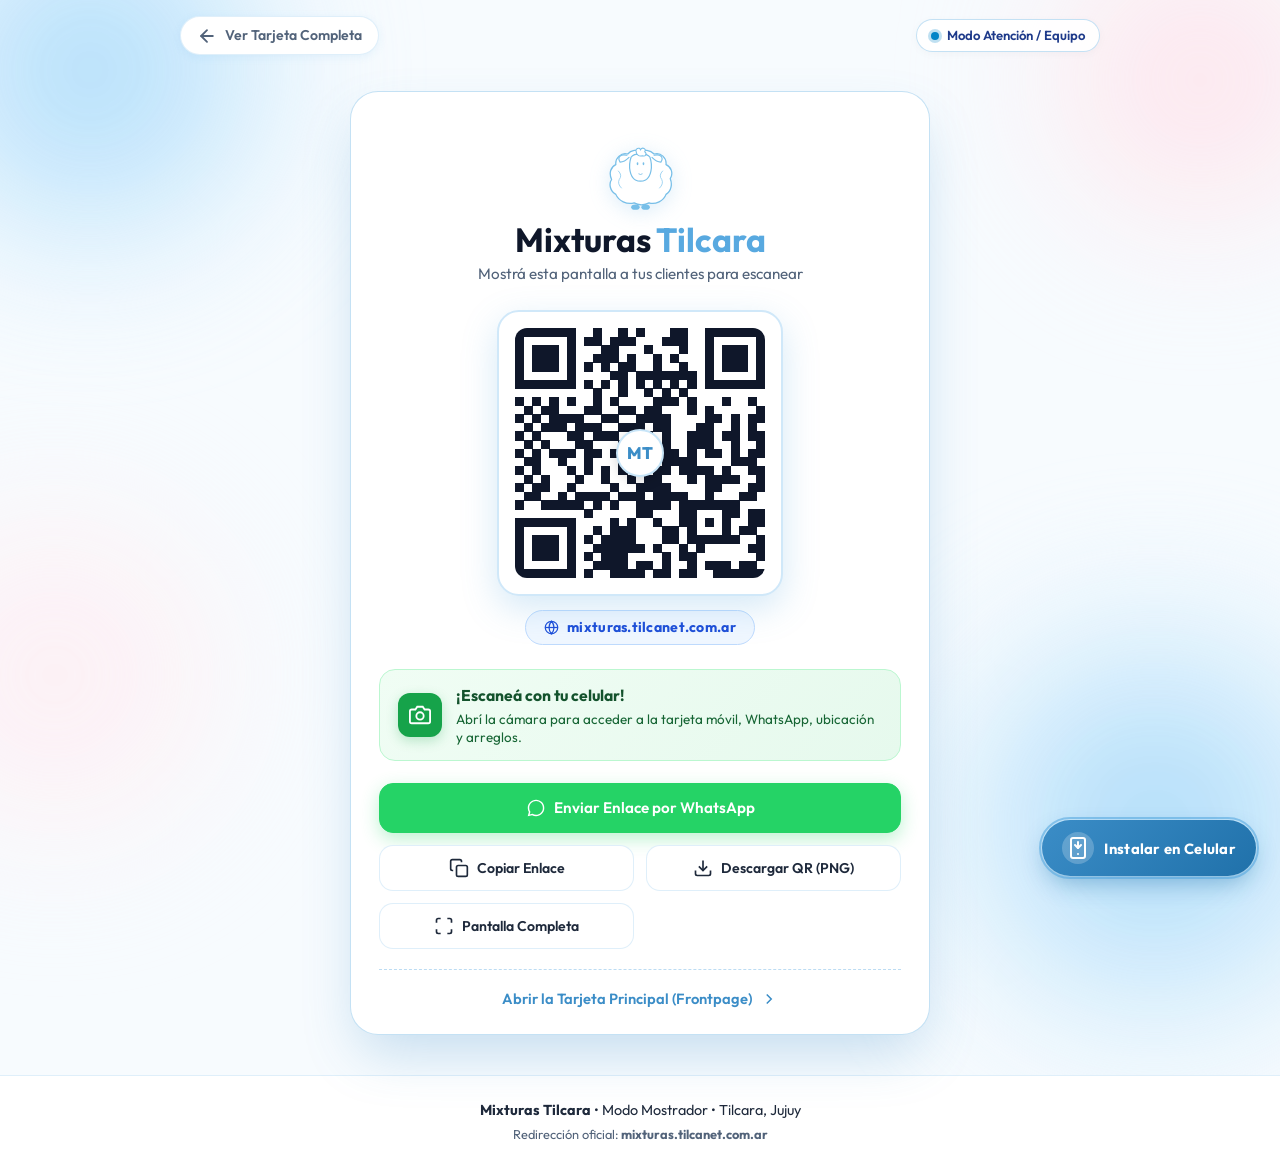
==== trabajadores.html @ abba36e9 "Frontpage Mixturas Tilcara con QR y modo trabajadores" ====
<!DOCTYPE html>
<html lang="es">
<head>
    <meta charset="UTF-8">
    <meta name="viewport" content="width=device-width, initial-scale=1.0">
    <title>Mixturas Tilcara | Pantalla para Trabajadores</title>
    <meta name="description" content="Pantalla de atención de Mixturas Tilcara para mostrar y compartir la tarjeta digital con clientes.">
    <meta name="theme-color" content="#58a9e0">

    <!-- PWA & Acceso directo en Celular -->
    <link rel="manifest" href="manifest.json">
    <link rel="icon" type="image/svg+xml" href="icon.svg">
    <link rel="apple-touch-icon" href="icon.svg">
    <meta name="mobile-web-app-capable" content="yes">
    <meta name="apple-mobile-web-app-capable" content="yes">
    <meta name="apple-mobile-web-app-status-bar-style" content="default">

    <!-- Google Fonts -->
    <link rel="preconnect" href="https://fonts.googleapis.com">
    <link rel="preconnect" href="https://fonts.gstatic.com" crossorigin>
    <link href="https://fonts.googleapis.com/css2?family=Caveat:wght@600;700&family=Outfit:wght@300;400;500;600;700&display=swap" rel="stylesheet">

    <link rel="stylesheet" href="style.css">
    <link rel="stylesheet" href="trabajadores.css">
</head>
<body class="staff-page-body">
    <!-- Fondo decorativo coherente con la marca -->
    <div class="blob-bg blob-top-left"></div>
    <div class="blob-bg blob-top-right"></div>
    <div class="blob-bg blob-bottom-right"></div>
    <div class="blob-bg blob-bottom-left"></div>

    <header class="site-header staff-header">
        <div class="container header-container">
            <a href="index.html" class="back-link" title="Volver a la tarjeta principal">
                <svg width="20" height="20" viewBox="0 0 24 24" fill="none" stroke="currentColor" stroke-width="2.2" stroke-linecap="round" stroke-linejoin="round">
                    <line x1="19" y1="12" x2="5" y2="12"></line>
                    <polyline points="12 19 5 12 12 5"></polyline>
                </svg>
                <span>Ver Tarjeta Completa</span>
            </a>
            <div class="staff-badge">
                <span class="staff-dot"></span>
                <span>Modo Atención / Equipo</span>
            </div>
        </div>
    </header>

    <main class="main-content staff-main">
        <div class="container staff-container">
            
            <!-- TARJETA PRINCIPAL DEL TRABAJADOR / MOSTRADOR -->
            <section class="staff-display-card">
                <div class="staff-card-header">
                    <!-- Mascota Mixturas Tilcara -->
                    <div class="staff-mascot">
                        <svg class="sheep-svg" viewBox="0 0 200 210" fill="none" xmlns="http://www.w3.org/2000/svg" aria-label="Mixturas Tilcara">
                            <ellipse cx="88" cy="190" rx="10" ry="6" fill="#78bfe8"/>
                            <ellipse cx="112" cy="190" rx="10" ry="6" fill="#78bfe8"/>
                            <path d="M70 65 C55 60, 40 75, 42 90 C30 95, 25 110, 32 125 C25 135, 28 152, 42 160 C48 175, 68 185, 85 180 C95 186, 110 186, 120 180 C135 185, 155 175, 160 160 C173 152, 175 135, 170 123 C178 110, 172 95, 160 90 C162 75, 148 60, 132 65 C122 55, 108 55, 100 58 C92 55, 78 55, 70 65 Z" stroke="#78bfe8" stroke-width="3" stroke-linecap="round" stroke-linejoin="round" fill="#ffffff"/>
                            <path d="M48 105 Q58 115 50 125 Q45 135 55 145" stroke="#92cef0" stroke-width="2" stroke-linecap="round" fill="none"/>
                            <path d="M152 105 Q142 115 150 125 Q155 135 145 145" stroke="#92cef0" stroke-width="2" stroke-linecap="round" fill="none"/>
                            <path d="M68 68 C52 64, 45 74, 52 84 C60 84, 70 76, 73 73" stroke="#78bfe8" stroke-width="2.6" fill="#ffffff" stroke-linecap="round"/>
                            <path d="M132 68 C148 64, 155 74, 148 84 C140 84, 130 76, 127 73" stroke="#78bfe8" stroke-width="2.6" fill="#ffffff" stroke-linecap="round"/>
                            <path d="M78 72 C70 95, 76 120, 88 126 C96 130, 104 130, 112 126 C124 120, 130 95, 122 72 C115 62, 85 62, 78 72 Z" stroke="#78bfe8" stroke-width="2.8" fill="#ffffff"/>
                            <ellipse cx="93" cy="88" rx="2" ry="3.5" fill="#78bfe8"/>
                            <ellipse cx="107" cy="88" rx="2" ry="3.5" fill="#78bfe8"/>
                            <path d="M96 112 Q100 115 104 112" stroke="#78bfe8" stroke-width="2" stroke-linecap="round" fill="none"/>
                            <path d="M90 60 C86 52, 98 48, 100 55 C104 48, 115 52, 110 60 C116 64, 112 72, 104 69 C96 72, 90 65, 90 60 Z" stroke="#78bfe8" stroke-width="2.5" fill="#ffffff"/>
                        </svg>
                    </div>

                    <div class="staff-title-group">
                        <h1 class="staff-brand-title">Mixturas <span>Tilcara</span></h1>
                        <p class="staff-brand-subtitle">Mostrá esta pantalla a tus clientes para escanear</p>
                    </div>
                </div>

                <!-- CÓDIGO QR GIGANTE Y CENTRADO -->
                <div class="staff-qr-box">
                    <div class="staff-qr-wrapper" id="staffQrWrapper">
                        <div id="staffQrCanvasHolder" class="staff-canvas-target"></div>
                        <div class="qr-center-badge">
                            <span class="qr-badge-text">MT</span>
                        </div>
                    </div>
                    <div class="qr-target-url">
                        <svg width="15" height="15" viewBox="0 0 24 24" fill="none" stroke="currentColor" stroke-width="2"><circle cx="12" cy="12" r="10"></circle><line x1="2" y1="12" x2="22" y2="12"></line><path d="M12 2a15.3 15.3 0 0 1 4 10 15.3 15.3 0 0 1-4 10 15.3 15.3 0 0 1-4-10 15.3 15.3 0 0 1 4-10z"></path></svg>
                        <span>mixturas.tilcanet.com.ar</span>
                    </div>
                </div>

                <!-- INSTRUCCIÓN RÁPIDA AL CLIENTE -->
                <div class="scan-instructions-banner">
                    <div class="scan-icon-pill">
                        <svg width="22" height="22" viewBox="0 0 24 24" fill="none" stroke="currentColor" stroke-width="2"><path d="M23 19a2 2 0 0 1-2 2H3a2 2 0 0 1-2-2V8a2 2 0 0 1 2-2h4l2-3h6l2 3h4a2 2 0 0 1 2 2z"></path><circle cx="12" cy="13" r="4"></circle></svg>
                    </div>
                    <div class="scan-banner-text">
                        <strong>¡Escaneá con tu celular!</strong>
                        <p>Abrí la cámara para acceder a la tarjeta móvil, WhatsApp, ubicación y arreglos.</p>
                    </div>
                </div>

                <!-- BOTONES DE ACCIÓN PARA EL TRABAJADOR -->
                <div class="staff-tools-grid">
                    <!-- 1. COMPARTIR LINK POR WHATSAPP AL CLIENTE -->
                    <button id="btnShareWhatsApp" class="staff-tool-btn btn-tool-wa">
                        <svg viewBox="0 0 24 24" width="20" height="20" fill="currentColor">
                            <path d="M12.04 2C6.58 2 2.13 6.45 2.13 11.91C2.13 13.66 2.59 15.36 3.45 16.86L2.05 22L7.3 20.62C8.75 21.41 10.38 21.83 12.04 21.83C17.5 21.83 21.95 17.38 21.95 11.92C21.95 9.27 20.92 6.78 19.05 4.91C17.18 3.03 14.69 2 12.04 2ZM12.05 20.15C10.58 20.15 9.14 19.76 7.89 19.02L7.59 18.84L4.47 19.66L5.3 16.62L5.1 16.31C4.29 15.01 3.86 13.48 3.86 11.91C3.86 7.4 7.53 3.73 12.05 3.73C14.24 3.73 16.29 4.58 17.84 6.14C19.39 7.69 20.24 9.74 20.24 11.92C20.23 16.44 16.57 20.15 12.05 20.15Z"/>
                        </svg>
                        <span>Enviar Enlace por WhatsApp</span>
                    </button>

                    <!-- 2. COPIAR ENLACE -->
                    <button id="btnCopyPageUrl" class="staff-tool-btn btn-tool-copy">
                        <svg width="20" height="20" viewBox="0 0 24 24" fill="none" stroke="currentColor" stroke-width="2"><rect x="9" y="9" width="13" height="13" rx="2" ry="2"></rect><path d="M5 15H4a2 2 0 0 1-2-2V4a2 2 0 0 1 2-2h9a2 2 0 0 1 2 2v1"></path></svg>
                        <span id="copyUrlLabel">Copiar Enlace</span>
                    </button>

                    <!-- 3. DESCARGAR QR EN IMAGEN -->
                    <button id="btnDownloadStaffQr" class="staff-tool-btn btn-tool-download">
                        <svg width="20" height="20" viewBox="0 0 24 24" fill="none" stroke="currentColor" stroke-width="2"><path d="M21 15v4a2 2 0 0 1-2 2H5a2 2 0 0 1-2-2v-4"></path><polyline points="7 10 12 15 17 10"></polyline><line x1="12" y1="15" x2="12" y2="3"></line></svg>
                        <span>Descargar QR (PNG)</span>
                    </button>

                    <!-- 4. PANTALLA COMPLETA / BRILLO -->
                    <button id="btnToggleFullscreen" class="staff-tool-btn btn-tool-fullscreen">
                        <svg width="20" height="20" viewBox="0 0 24 24" fill="none" stroke="currentColor" stroke-width="2"><path d="M8 3H5a2 2 0 0 0-2 2v3m18 0V5a2 2 0 0 0-2-2h-3m0 18h3a2 2 0 0 0 2-2v-3M3 16v3a2 2 0 0 0 2 2h3"/></svg>
                        <span id="fullscreenLabel">Pantalla Completa</span>
                    </button>
                </div>

                <!-- ENLACE DIRECTO A LA TARJETA PRINCIPAL -->
                <div class="staff-card-footer">
                    <a href="index.html" class="view-main-card-btn">
                        <span>Abrir la Tarjeta Principal (Frontpage)</span>
                        <svg width="18" height="18" viewBox="0 0 24 24" fill="none" stroke="currentColor" stroke-width="2"><polyline points="9 18 15 12 9 6"></polyline></svg>
                    </a>
                </div>
            </section>
        </div>
    </main>

    <!-- BOTÓN FLOTANTE: DESCARGAR ACCESO DIRECTO AL CELULAR -->
    <button id="btnFloatingInstall" class="floating-install-btn" title="Descargar acceso directo en tu celular" aria-label="Descargar acceso directo en celular">
        <div class="fab-phone-icon">
            <svg width="24" height="24" viewBox="0 0 24 24" fill="none" stroke="currentColor" stroke-width="2" stroke-linecap="round" stroke-linejoin="round">
                <rect x="5" y="2" width="14" height="20" rx="2" ry="2"></rect>
                <line x1="12" y1="18" x2="12.01" y2="18"></line>
                <path d="M12 6v6"></path>
                <path d="m9 9 3 3 3-3"></path>
            </svg>
        </div>
        <span class="fab-label">Instalar en Celular</span>
        <span class="fab-pulse"></span>
    </button>

    <!-- MODAL DE INSTALACIÓN PWA -->
    <div id="installModal" class="modal-backdrop" aria-hidden="true">
        <div class="modal-dialog install-dialog">
            <button id="btnCloseInstallModal" class="modal-close-btn" aria-label="Cerrar modal">&times;</button>
            <div class="install-modal-header">
                <div class="app-icon-preview">
                    <img src="icon.svg" alt="Ícono Mixturas Tilcara" width="64" height="64">
                </div>
                <h3>Acceso Directo en tu Celular</h3>
                <p>Instalá esta pantalla de mostrador para tenerla siempre lista en tu teléfono.</p>
            </div>

            <div class="install-modal-body">
                <button id="btnNativeInstall" class="btn-cta full-width native-install-btn" style="display: none;">
                    <svg width="20" height="20" viewBox="0 0 24 24" fill="none" stroke="currentColor" stroke-width="2"><path d="M21 15v4a2 2 0 0 1-2 2H5a2 2 0 0 1-2-2v-4"></path><polyline points="7 10 12 15 17 10"></polyline><line x1="12" y1="15" x2="12" y2="3"></line></svg>
                    <span>Instalar en Pantalla Principal</span>
                </button>

                <div id="iosInstructions" class="platform-guide">
                    <div class="platform-title">
                        <span class="plat-badge">iPhone / iPad (Safari)</span>
                    </div>
                    <ol class="guide-steps">
                        <li>
                            <span class="step-circle">1</span>
                            <div>Tocá el botón <strong>Compartir</strong> en la barra de Safari (<svg width="15" height="15" viewBox="0 0 24 24" fill="none" stroke="currentColor" stroke-width="2" style="vertical-align: middle;"><path d="M4 12v8a2 2 0 0 0 2 2h12a2 2 0 0 0 2-2v-8"></path><polyline points="16 6 12 2 8 6"></polyline><line x1="12" y1="2" x2="12" y2="15"></line></svg>).</div>
                        </li>
                        <li>
                            <span class="step-circle">2</span>
                            <div>Seleccioná <strong>"Agregar a pantalla de inicio"</strong>.</div>
                        </li>
                        <li>
                            <span class="step-circle">3</span>
                            <div>Tocá <strong>"Agregar"</strong> y listo.</div>
                        </li>
                    </ol>
                </div>

                <div id="androidInstructions" class="platform-guide">
                    <div class="platform-title">
                        <span class="plat-badge">Android (Chrome)</span>
                    </div>
                    <ol class="guide-steps">
                        <li>
                            <span class="step-circle">1</span>
                            <div>Tocá los <strong>tres puntos</strong> (<strong style="font-size: 1.2rem;">⋮</strong>) arriba a la derecha.</div>
                        </li>
                        <li>
                            <span class="step-circle">2</span>
                            <div>Seleccioná <strong>"Agregar a la pantalla principal"</strong> o <strong>"Instalar aplicación"</strong>.</div>
                        </li>
                        <li>
                            <span class="step-circle">3</span>
                            <div>Confirmá en <strong>"Instalar"</strong>.</div>
                        </li>
                    </ol>
                </div>
            </div>

            <div class="modal-footer">
                <button id="btnDismissInstall" class="btn-secondary full-width">Entendido</button>
            </div>
        </div>
    </div>

    <!-- TOAST NOTIFICACIÓN -->
    <div id="toastNotification" class="toast" role="status" aria-live="polite"></div>

    <footer class="site-footer staff-footer">
        <div class="container footer-content">
            <div class="footer-brand">
                <strong>Mixturas Tilcara</strong> &bull; Modo Mostrador &bull; Tilcara, Jujuy
            </div>
            <div class="footer-copy">
                Redirección oficial: <strong>mixturas.tilcanet.com.ar</strong>
            </div>
        </div>
    </footer>

    <!-- Scripts -->
    <script src="qrcode.min.js"></script>
    <script src="trabajadores.js"></script>
</body>
</html>
---- style.css ----
/* ==========================================================================
   MIXTURAS TILCARA - STYLESHEET
   Paleta: Celeste pastel (#68b4e7), Rosa suave (#ff7597), Blanco y Azul marino suave
   ========================================================================== */

:root {
    --primary-blue: #58a9e0;
    --primary-blue-dark: #3b8dc7;
    --primary-blue-light: #eaf4fc;
    --primary-blue-soft: #c8e5f8;
    
    --accent-pink: #ff6b93;
    --accent-pink-soft: #ffe4ec;
    --accent-pink-hover: #fa4f7e;

    --text-main: #1e293b;
    --text-muted: #52637a;
    --text-light: #8ca0ba;

    --bg-page: #f7fbfe;
    --card-bg: #ffffff;
    --border-color: rgba(94, 175, 230, 0.2);

    --radius-sm: 8px;
    --radius-md: 14px;
    --radius-lg: 22px;
    --radius-full: 9999px;

    --shadow-soft: 0 10px 30px -10px rgba(88, 169, 224, 0.2);
    --shadow-card: 0 20px 45px -15px rgba(59, 141, 199, 0.28);
    --shadow-hover: 0 25px 50px -12px rgba(88, 169, 224, 0.35);

    --font-heading: 'Outfit', sans-serif;
    --font-script: 'Caveat', cursive;
}

*, *::before, *::after {
    box-sizing: border-box;
    margin: 0;
    padding: 0;
}

html {
    scroll-behavior: smooth;
    -webkit-font-smoothing: antialiased;
}

body {
    font-family: var(--font-heading);
    background-color: var(--bg-page);
    color: var(--text-main);
    line-height: 1.5;
    min-height: 100vh;
    display: flex;
    flex-direction: column;
    position: relative;
    overflow-x: hidden;
}

/* Formas orgánicas de fondo (blobs) */
.blob-bg {
    position: fixed;
    border-radius: 50%;
    filter: blur(70px);
    z-index: -1;
    pointer-events: none;
    opacity: 0.65;
}

.blob-top-left {
    top: -120px;
    left: -100px;
    width: 380px;
    height: 380px;
    background: radial-gradient(circle, #78c5f5 0%, #d4eeff 70%);
}

.blob-top-right {
    top: -80px;
    right: -80px;
    width: 320px;
    height: 320px;
    background: radial-gradient(circle, #ffd0dc 0%, #fff0f4 70%);
}

.blob-bottom-right {
    bottom: -150px;
    right: -100px;
    width: 450px;
    height: 450px;
    background: radial-gradient(circle, #6fc0f3 0%, #e2f4ff 70%);
}

.blob-bottom-left {
    bottom: 50px;
    left: -120px;
    width: 350px;
    height: 350px;
    background: radial-gradient(circle, #ffe1e9 0%, #fff7f9 70%);
}

.container {
    width: 100%;
    max-width: 960px;
    margin-left: auto;
    margin-right: auto;
    padding-left: 20px;
    padding-right: 20px;
}

/* HEADER */
.site-header {
    padding: 16px 0;
}

.header-container {
    display: flex;
    justify-content: space-between;
    align-items: center;
}

.brand-pill {
    display: inline-flex;
    align-items: center;
    gap: 8px;
    background: rgba(255, 255, 255, 0.85);
    backdrop-filter: blur(10px);
    border: 1px solid var(--border-color);
    padding: 6px 14px;
    border-radius: var(--radius-full);
    font-size: 0.85rem;
    font-weight: 500;
    color: var(--text-muted);
    box-shadow: 0 2px 10px rgba(0, 0, 0, 0.03);
}

.status-indicator {
    width: 8px;
    height: 8px;
    background-color: #10b981;
    border-radius: 50%;
    box-shadow: 0 0 0 3px rgba(16, 185, 129, 0.25);
    animation: pulseGlow 2s infinite;
}

@keyframes pulseGlow {
    0%, 100% { opacity: 1; transform: scale(1); }
    50% { opacity: 0.6; transform: scale(1.15); }
}

.header-actions {
    display: flex;
    align-items: center;
    gap: 10px;
}

.staff-access-pill {
    display: inline-flex;
    align-items: center;
    gap: 6px;
    background: white;
    border: 1px solid var(--border-color);
    padding: 7px 14px;
    border-radius: var(--radius-full);
    text-decoration: none;
    color: var(--primary-blue-dark);
    font-size: 0.82rem;
    font-weight: 600;
    transition: all 0.2s ease;
    box-shadow: 0 2px 8px rgba(88, 169, 224, 0.1);
}

.staff-access-pill:hover {
    background: var(--primary-blue-light);
    border-color: var(--primary-blue);
    transform: translateY(-2px);
    box-shadow: 0 4px 12px rgba(88, 169, 224, 0.2);
}

.btn-icon {
    width: 42px;
    height: 42px;
    border-radius: 50%;
    background: white;
    border: 1px solid var(--border-color);
    color: var(--text-muted);
    display: flex;
    align-items: center;
    justify-content: center;
    cursor: pointer;
    transition: all 0.25s ease;
    box-shadow: 0 4px 12px rgba(88, 169, 224, 0.12);
}

.btn-icon:hover {
    color: var(--primary-blue-dark);
    transform: translateY(-2px);
    border-color: var(--primary-blue);
    box-shadow: 0 6px 16px rgba(88, 169, 224, 0.25);
}

/* TITULO HERO */
.showcase-header {
    text-align: center;
    margin-bottom: 24px;
}

.badge {
    display: inline-block;
    background: var(--primary-blue-light);
    color: var(--primary-blue-dark);
    font-size: 0.8rem;
    font-weight: 600;
    letter-spacing: 0.05em;
    text-transform: uppercase;
    padding: 4px 12px;
    border-radius: var(--radius-full);
    margin-bottom: 8px;
    border: 1px solid rgba(88, 169, 224, 0.25);
}

.main-title {
    font-size: 2.3rem;
    font-weight: 700;
    color: #1a365d;
    line-height: 1.15;
}

.main-title span {
    color: var(--primary-blue);
    font-weight: 700;
    position: relative;
}

.subtitle {
    font-size: 1.05rem;
    color: var(--text-muted);
    margin-top: 6px;
    font-weight: 400;
}

/* ==========================================================================
   INTERACTIVE 3D BUSINESS CARD
   ========================================================================== */
.card-scene {
    perspective: 1400px;
    margin: 0 auto;
    width: 100%;
    max-width: 580px;
    height: 330px;
}

.business-card {
    width: 100%;
    height: 100%;
    position: relative;
    transform-style: preserve-3d;
    transition: transform 0.85s cubic-bezier(0.175, 0.885, 0.32, 1.275);
    cursor: pointer;
    border-radius: 20px;
}

.business-card.is-flipped {
    transform: rotateY(180deg);
}

.card-face {
    position: absolute;
    top: 0;
    left: 0;
    width: 100%;
    height: 100%;
    border-radius: 20px;
    backface-visibility: hidden;
    -webkit-backface-visibility: hidden;
    overflow: hidden;
    box-shadow: var(--shadow-card);
    transition: box-shadow 0.3s ease;
}

.card-scene:hover .card-face {
    box-shadow: var(--shadow-hover);
}

/* FRENTE DE LA TARJETA */
.card-front {
    position: absolute;
    top: 0;
    left: 0;
    width: 100%;
    height: 100%;
    background: #ffffff;
    display: flex;
    flex-direction: column;
    justify-content: center;
    align-items: center;
    border: 1.5px solid rgba(120, 191, 232, 0.35);
    transform: rotateY(0deg);
    -webkit-backface-visibility: hidden;
    backface-visibility: hidden;
}

/* Ondas celestes y rosadas esquinas (como la tarjeta física) */
.wave-blob {
    position: absolute;
    pointer-events: none;
}

.wave-tl {
    top: -30px;
    left: -30px;
    width: 180px;
    height: 180px;
    background: #73bde9;
    border-radius: 40% 60% 70% 30% / 40% 50% 60% 50%;
    border-bottom: 3.5px solid #ff7597;
    border-right: 3.5px solid #ff7597;
    opacity: 0.95;
}

.wave-br {
    bottom: -35px;
    right: -35px;
    width: 200px;
    height: 190px;
    background: #73bde9;
    border-radius: 60% 40% 30% 70% / 60% 30% 70% 40%;
    border-top: 3.5px solid #ff7597;
    border-left: 3.5px solid #ff7597;
    opacity: 0.95;
}

.front-content {
    position: relative;
    z-index: 2;
    text-align: center;
    display: flex;
    flex-direction: column;
    align-items: center;
}

.mascot-wrapper {
    width: 120px;
    height: 125px;
    margin-bottom: 2px;
    filter: drop-shadow(0 6px 12px rgba(88, 169, 224, 0.2));
}

.sheep-svg {
    width: 100%;
    height: 100%;
    object-fit: contain;
}

.logo-text-group {
    display: flex;
    flex-direction: column;
    align-items: center;
}

.title-with-heart {
    display: flex;
    align-items: center;
    justify-content: center;
    gap: 8px;
}

.brand-mixturas {
    font-family: var(--font-script);
    font-size: 3.2rem;
    line-height: 0.9;
    color: #111827;
    font-weight: 700;
    letter-spacing: -0.5px;
}

.pink-heart {
    width: 32px;
    height: 32px;
    margin-top: 5px;
    animation: gentleBeat 3s ease-in-out infinite;
}

@keyframes gentleBeat {
    0%, 100% { transform: scale(1); }
    50% { transform: scale(1.12); }
}

.brand-tilcara {
    font-family: var(--font-script);
    font-size: 2.7rem;
    line-height: 0.9;
    color: #111827;
    font-weight: 700;
    margin-top: -4px;
}

.flip-hint {
    margin-top: 10px;
    display: inline-flex;
    align-items: center;
    gap: 6px;
    font-size: 0.76rem;
    color: var(--primary-blue-dark);
    background: rgba(120, 191, 232, 0.15);
    padding: 3px 12px;
    border-radius: var(--radius-full);
    font-weight: 500;
    transition: background 0.2s;
}

/* DORSO DE LA TARJETA */
.card-back {
    position: absolute;
    top: 0;
    left: 0;
    width: 100%;
    height: 100%;
    transform: rotateY(180deg);
    background: #ffffff;
    display: flex;
    flex-direction: column;
    justify-content: space-between;
    border: 1.5px solid rgba(120, 191, 232, 0.4);
    -webkit-backface-visibility: hidden;
    backface-visibility: hidden;
}

/* Efecto mármol celeste claro sutil */
.back-marble-overlay {
    position: absolute;
    inset: 0;
    background: linear-gradient(135deg, rgba(230, 245, 255, 0.7) 0%, rgba(255, 255, 255, 0.95) 45%, rgba(215, 239, 255, 0.65) 100%);
    pointer-events: none;
    z-index: 1;
}

.back-body {
    position: relative;
    z-index: 2;
    padding: 24px 28px 10px 28px;
    display: grid;
    grid-template-columns: 150px 1fr;
    gap: 26px;
    align-items: center;
    flex: 1;
    min-height: 0;
}

.back-qr-col {
    display: flex;
    flex-direction: column;
    align-items: center;
    justify-content: center;
}

.qr-frame {
    width: 140px;
    height: 140px;
    background: #ffffff;
    padding: 8px;
    border-radius: 12px;
    box-shadow: 0 4px 15px rgba(0, 0, 0, 0.08);
    border: 1px solid rgba(120, 191, 232, 0.3);
    position: relative;
    display: flex;
    align-items: center;
    justify-content: center;
}

.card-qr-img {
    width: 100%;
    height: 100%;
    object-fit: contain;
    border-radius: 6px;
    display: block;
}

.qr-subtext {
    font-size: 0.72rem;
    color: var(--text-muted);
    margin-top: 6px;
    font-weight: 500;
}

/* Columna de datos en el dorso */
.back-info-col {
    display: flex;
    flex-direction: column;
    justify-content: center;
    gap: 12px;
}

.services-block {
    border-bottom: 1px dashed rgba(120, 191, 232, 0.5);
    padding-bottom: 8px;
}

.service-title {
    font-size: 0.98rem;
    font-weight: 700;
    color: #0f172a;
    margin-bottom: 2px;
}

.service-list {
    list-style: none;
    font-size: 0.9rem;
    color: #334155;
    font-weight: 500;
}

.service-list li {
    position: relative;
    padding-left: 14px;
    margin-top: 2px;
}

.service-list li::before {
    content: "•";
    position: absolute;
    left: 0;
    color: var(--primary-blue);
    font-size: 1.2rem;
    line-height: 0.9;
}

.contact-items {
    display: flex;
    flex-direction: column;
    gap: 6px;
}

.contact-row {
    display: inline-flex;
    align-items: center;
    gap: 10px;
    text-decoration: none;
    color: #1e293b;
    font-size: 0.9rem;
    font-weight: 500;
    transition: transform 0.2s, color 0.2s;
}

.contact-row:hover {
    color: var(--primary-blue-dark);
    transform: translateX(3px);
}

.contact-icon-circle {
    width: 26px;
    height: 26px;
    border-radius: 50%;
    background: rgba(120, 191, 232, 0.2);
    display: flex;
    align-items: center;
    justify-content: center;
    color: #2b7cb6;
    flex-shrink: 0;
}

/* Barra inferior del dorso */
.back-footer-bar {
    position: relative;
    z-index: 2;
    height: 44px;
    background: #73bde9;
    color: #ffffff;
    display: flex;
    align-items: center;
    justify-content: center;
    gap: 8px;
    font-size: 0.82rem;
    font-weight: 500;
    padding: 0 16px;
    text-align: center;
    letter-spacing: 0.02em;
}

/* CONTROLES DE LA TARJETA */
.card-controls {
    display: flex;
    justify-content: center;
    gap: 14px;
    margin-top: 22px;
}

.btn-secondary {
    display: inline-flex;
    align-items: center;
    gap: 8px;
    background: white;
    color: #1e293b;
    border: 1px solid var(--border-color);
    padding: 10px 20px;
    border-radius: var(--radius-full);
    font-size: 0.92rem;
    font-weight: 600;
    cursor: pointer;
    transition: all 0.25s ease;
    box-shadow: 0 4px 12px rgba(88, 169, 224, 0.12);
}

.btn-secondary:hover {
    background: var(--primary-blue-light);
    color: var(--primary-blue-dark);
    border-color: var(--primary-blue);
    transform: translateY(-2px);
    box-shadow: 0 6px 16px rgba(88, 169, 224, 0.2);
}

.btn-sm {
    padding: 8px 16px;
    font-size: 0.85rem;
}

/* ==========================================================================
   SECCIÓN DE ACCIONES RÁPIDAS (CALL TO ACTIONS)
   ========================================================================== */
.quick-actions-section {
    margin-top: 45px;
}

.actions-card-box {
    background: rgba(255, 255, 255, 0.88);
    backdrop-filter: blur(16px);
    border: 1px solid var(--border-color);
    border-radius: var(--radius-lg);
    padding: 34px 28px;
    box-shadow: var(--shadow-soft);
    text-align: center;
}

.section-heading {
    font-size: 1.7rem;
    color: #0f172a;
    font-weight: 700;
    margin-bottom: 6px;
}

.section-desc {
    color: var(--text-muted);
    font-size: 0.98rem;
    max-width: 580px;
    margin: 0 auto 28px;
}

.action-buttons-grid {
    display: grid;
    grid-template-columns: repeat(2, 1fr);
    gap: 16px;
    max-width: 760px;
    margin: 0 auto;
}

.action-btn {
    display: flex;
    align-items: center;
    gap: 14px;
    padding: 16px 20px;
    border-radius: var(--radius-md);
    text-decoration: none;
    text-align: left;
    border: none;
    cursor: pointer;
    font-family: inherit;
    transition: all 0.28s cubic-bezier(0.16, 1, 0.3, 1);
    position: relative;
    overflow: hidden;
}

.action-btn:hover {
    transform: translateY(-3px);
}

.btn-icon-wrapper {
    width: 46px;
    height: 46px;
    border-radius: 12px;
    display: flex;
    align-items: center;
    justify-content: center;
    flex-shrink: 0;
}

.btn-text-block {
    display: flex;
    flex-direction: column;
}

.btn-label {
    font-weight: 700;
    font-size: 1.02rem;
    line-height: 1.25;
}

.btn-hint {
    font-size: 0.8rem;
    opacity: 0.85;
    margin-top: 2px;
}

/* Botón 1: Descargar vCard (Hero Button) */
.btn-cta {
    grid-column: span 2;
    background: linear-gradient(135deg, #499ddb 0%, #2f82c4 100%);
    color: white;
    box-shadow: 0 10px 25px -5px rgba(59, 141, 199, 0.45);
    padding: 20px 24px;
}

.btn-cta:hover {
    background: linear-gradient(135deg, #3b8dc7 0%, #2574b5 100%);
    box-shadow: 0 15px 30px -5px rgba(59, 141, 199, 0.55);
}

.btn-cta .btn-icon-wrapper {
    background: rgba(255, 255, 255, 0.22);
}

.btn-badge {
    position: absolute;
    right: 20px;
    top: 50%;
    transform: translateY(-50%);
    background: #ff7597;
    color: white;
    font-size: 0.75rem;
    font-weight: 700;
    text-transform: uppercase;
    padding: 5px 12px;
    border-radius: var(--radius-full);
    letter-spacing: 0.04em;
    box-shadow: 0 3px 8px rgba(255, 117, 151, 0.4);
}

/* Botón 2: WhatsApp */
.btn-whatsapp {
    background: #ffffff;
    border: 1.5px solid #25d366;
    color: #128c7e;
    box-shadow: 0 6px 16px rgba(37, 211, 102, 0.12);
}

.btn-whatsapp:hover {
    background: #f0fdf4;
    box-shadow: 0 10px 22px rgba(37, 211, 102, 0.25);
}

.btn-whatsapp .btn-icon-wrapper {
    background: #25d366;
    color: white;
}

/* Botón 3: Llamar */
.btn-call {
    background: #ffffff;
    border: 1.5px solid var(--primary-blue);
    color: var(--primary-blue-dark);
    box-shadow: 0 6px 16px rgba(88, 169, 224, 0.12);
}

.btn-call:hover {
    background: var(--primary-blue-light);
    box-shadow: 0 10px 22px rgba(88, 169, 224, 0.22);
}

.btn-call .btn-icon-wrapper {
    background: var(--primary-blue);
    color: white;
}

/* Botón 4: Maps */
.btn-maps {
    grid-column: span 2;
    background: #ffffff;
    border: 1.5px solid #e2e8f0;
    color: #334155;
    box-shadow: 0 4px 12px rgba(0, 0, 0, 0.04);
}

.btn-maps:hover {
    border-color: #94a3b8;
    background: #f8fafc;
    box-shadow: 0 8px 18px rgba(0, 0, 0, 0.08);
}

.btn-maps .btn-icon-wrapper {
    background: #f1f5f9;
    color: #475569;
}

/* Social links pills */
.social-links-row {
    display: flex;
    justify-content: center;
    gap: 16px;
    margin-top: 26px;
    flex-wrap: wrap;
}

.social-pill {
    display: inline-flex;
    align-items: center;
    gap: 8px;
    padding: 10px 20px;
    border-radius: var(--radius-full);
    text-decoration: none;
    font-size: 0.9rem;
    font-weight: 600;
    transition: all 0.2s ease;
}

.social-pill.ig {
    background: #fdf2f8;
    color: #c026d3;
    border: 1px solid #fbcfe8;
}

.social-pill.ig:hover {
    background: #fce7f3;
    transform: translateY(-2px);
    box-shadow: 0 6px 14px rgba(192, 38, 211, 0.18);
}

.social-pill.fb {
    background: #eff6ff;
    color: #1d4ed8;
    border: 1px solid #bfdbfe;
}

.social-pill.fb:hover {
    background: #dbeafe;
    transform: translateY(-2px);
    box-shadow: 0 6px 14px rgba(29, 78, 216, 0.18);
}

/* ==========================================================================
   SECCIÓN DE SERVICIOS
   ========================================================================== */
.services-section {
    margin-top: 60px;
}

.section-title-wrap {
    text-align: center;
    margin-bottom: 30px;
}

.section-tag {
    display: inline-block;
    color: var(--accent-pink);
    font-weight: 700;
    font-size: 0.85rem;
    text-transform: uppercase;
    letter-spacing: 0.08em;
    margin-bottom: 6px;
}

.services-grid {
    display: grid;
    grid-template-columns: repeat(2, 1fr);
    gap: 24px;
}

.service-card {
    background: white;
    border: 1px solid var(--border-color);
    border-radius: var(--radius-lg);
    padding: 30px 26px;
    box-shadow: var(--shadow-soft);
    transition: transform 0.3s ease, box-shadow 0.3s ease;
}

.service-card:hover {
    transform: translateY(-4px);
    box-shadow: var(--shadow-card);
}

.highlight-card {
    background: linear-gradient(180deg, #ffffff 0%, #f6fbff 100%);
    border-color: rgba(88, 169, 224, 0.4);
}

.service-icon-box {
    width: 58px;
    height: 58px;
    border-radius: 16px;
    background: var(--primary-blue-light);
    color: var(--primary-blue-dark);
    display: flex;
    align-items: center;
    justify-content: center;
    margin-bottom: 18px;
}

.highlight-icon {
    background: var(--accent-pink-soft);
    color: var(--accent-pink);
}

.service-card h3 {
    font-size: 1.25rem;
    color: #0f172a;
    font-weight: 700;
    margin-bottom: 8px;
}

.service-card p {
    color: var(--text-muted);
    font-size: 0.94rem;
    margin-bottom: 16px;
}

.feature-bullets {
    list-style: none;
    display: flex;
    flex-direction: column;
    gap: 9px;
}

.feature-bullets li {
    display: flex;
    align-items: center;
    gap: 9px;
    font-size: 0.92rem;
    color: #334155;
    font-weight: 500;
}

.bullet-check {
    color: var(--primary-blue-dark);
    font-weight: 800;
    font-size: 1rem;
}

/* ==========================================================================
   SECCIÓN DEDICADA DE CÓDIGO QR
   ========================================================================== */
.qr-dedicated-section {
    margin-top: 60px;
    margin-bottom: 60px;
}

.qr-box-inner {
    background: white;
    border: 1px solid var(--border-color);
    border-radius: var(--radius-lg);
    box-shadow: var(--shadow-card);
    padding: 40px;
    display: grid;
    grid-template-columns: 280px 1fr;
    gap: 40px;
    align-items: center;
}

.qr-presentation {
    display: flex;
    flex-direction: column;
    align-items: center;
}

.qr-large-wrapper {
    position: relative;
    padding: 14px;
    background: white;
    border-radius: 18px;
    box-shadow: 0 10px 30px rgba(88, 169, 224, 0.2);
    border: 2px solid var(--primary-blue-light);
}

.qr-target-img {
    display: block;
    width: 220px;
    height: 220px;
    object-fit: contain;
    border-radius: 10px;
}

.qr-actions-row {
    display: flex;
    gap: 10px;
    margin-top: 18px;
    width: 100%;
}

.qr-actions-row button {
    flex: 1;
    justify-content: center;
    padding: 8px 10px;
}

.qr-instructions h3 {
    font-size: 1.5rem;
    color: #0f172a;
    font-weight: 700;
    margin-top: 8px;
    margin-bottom: 20px;
}

.steps-list {
    list-style: none;
    display: flex;
    flex-direction: column;
    gap: 16px;
    margin-bottom: 22px;
}

.steps-list li {
    display: flex;
    align-items: flex-start;
    gap: 16px;
}

.step-num {
    width: 32px;
    height: 32px;
    border-radius: 50%;
    background: var(--primary-blue-light);
    color: var(--primary-blue-dark);
    font-weight: 700;
    display: flex;
    align-items: center;
    justify-content: center;
    flex-shrink: 0;
    font-size: 0.95rem;
}

.step-info strong {
    display: block;
    font-size: 1.02rem;
    color: #1e293b;
    margin-bottom: 2px;
}

.step-info p {
    font-size: 0.9rem;
    color: var(--text-muted);
}

.card-hint-notice {
    display: flex;
    align-items: center;
    gap: 12px;
    background: #f0f7ff;
    border: 1px solid #bfdbfe;
    border-radius: var(--radius-md);
    padding: 12px 16px;
    font-size: 0.88rem;
    color: #1e40af;
}

/* ==========================================================================
   MODAL PARA AMPLIAR QR
   ========================================================================== */
.modal-backdrop {
    position: fixed;
    inset: 0;
    background: rgba(15, 23, 42, 0.65);
    backdrop-filter: blur(6px);
    display: flex;
    align-items: center;
    justify-content: center;
    z-index: 9999;
    opacity: 0;
    visibility: hidden;
    transition: all 0.3s ease;
    padding: 20px;
}

.modal-backdrop.is-active {
    opacity: 1;
    visibility: visible;
}

.modal-dialog {
    background: white;
    border-radius: var(--radius-lg);
    width: 100%;
    max-width: 420px;
    padding: 28px;
    text-align: center;
    position: relative;
    box-shadow: 0 25px 60px rgba(0, 0, 0, 0.3);
    transform: scale(0.92);
    transition: transform 0.3s cubic-bezier(0.175, 0.885, 0.32, 1.275);
}

.modal-backdrop.is-active .modal-dialog {
    transform: scale(1);
}

.modal-close-btn {
    position: absolute;
    top: 16px;
    right: 18px;
    background: none;
    border: none;
    font-size: 1.8rem;
    color: var(--text-light);
    cursor: pointer;
    line-height: 1;
    transition: color 0.2s;
}

.modal-close-btn:hover {
    color: var(--text-main);
}

.modal-header h3 {
    font-size: 1.35rem;
    font-weight: 700;
    color: #0f172a;
}

.modal-header p {
    font-size: 0.9rem;
    color: var(--text-muted);
    margin-top: 4px;
}

.modal-qr-body {
    display: flex;
    justify-content: center;
    margin: 22px 0;
}

.modal-qr-img {
    display: block;
    width: 260px;
    height: 260px;
    object-fit: contain;
    border-radius: 12px;
    box-shadow: 0 6px 20px rgba(0, 0, 0, 0.08);
    border: 1px solid #e2e8f0;
    padding: 8px;
    background: white;
}

.full-width {
    width: 100%;
    justify-content: center;
}

/* ==========================================================================
   TOAST NOTIFICATION
   ========================================================================== */
.toast {
    position: fixed;
    bottom: 24px;
    left: 50%;
    transform: translateX(-50%) translateY(100px);
    background: #0f172a;
    color: white;
    padding: 12px 24px;
    border-radius: var(--radius-full);
    font-size: 0.9rem;
    font-weight: 500;
    box-shadow: 0 10px 25px rgba(0, 0, 0, 0.25);
    z-index: 10000;
    opacity: 0;
    transition: all 0.35s cubic-bezier(0.16, 1, 0.3, 1);
    pointer-events: none;
}

.toast.show {
    opacity: 1;
    transform: translateX(-50%) translateY(0);
}

/* ==========================================================================
   BOTÓN FLOTANTE DE INSTALACIÓN EN CELULAR (ACCESO DIRECTO)
   ========================================================================== */
.floating-install-btn {
    position: fixed;
    bottom: 24px;
    right: 24px;
    z-index: 998;
    display: inline-flex;
    align-items: center;
    gap: 10px;
    background: linear-gradient(135deg, #3b8dc7 0%, #2071aa 100%);
    color: #ffffff;
    border: none;
    padding: 12px 20px;
    border-radius: var(--radius-full);
    font-family: inherit;
    font-size: 0.92rem;
    font-weight: 700;
    cursor: pointer;
    box-shadow: 0 10px 25px -4px rgba(32, 113, 170, 0.45);
    transition: all 0.3s cubic-bezier(0.16, 1, 0.3, 1);
}

.floating-install-btn:hover {
    transform: translateY(-4px) scale(1.02);
    box-shadow: 0 15px 30px -4px rgba(32, 113, 170, 0.6);
    background: linear-gradient(135deg, #499ddb 0%, #2b7cb6 100%);
}

.fab-phone-icon {
    width: 32px;
    height: 32px;
    border-radius: 50%;
    background: rgba(255, 255, 255, 0.22);
    display: flex;
    align-items: center;
    justify-content: center;
    flex-shrink: 0;
}

.fab-label {
    letter-spacing: 0.02em;
    white-space: nowrap;
}

/* Anillo de pulso sutil */
.fab-pulse {
    position: absolute;
    inset: -3px;
    border-radius: var(--radius-full);
    border: 2px solid rgba(88, 169, 224, 0.6);
    animation: fabPulse 2.4s infinite;
    pointer-events: none;
}

@keyframes fabPulse {
    0% { transform: scale(0.96); opacity: 0.9; }
    50% { transform: scale(1.1); opacity: 0; }
    100% { transform: scale(0.96); opacity: 0; }
}

/* ==========================================================================
   MODAL DE INSTALACIÓN DE ACCESO DIRECTO
   ========================================================================== */
.install-dialog {
    max-width: 460px;
    text-align: left;
}

.install-modal-header {
    text-align: center;
    margin-bottom: 20px;
}

.app-icon-preview {
    width: 72px;
    height: 72px;
    border-radius: 18px;
    margin: 0 auto 12px;
    overflow: hidden;
    box-shadow: 0 8px 22px rgba(88, 169, 224, 0.3);
    border: 2px solid var(--primary-blue-soft);
}

.app-icon-preview img {
    width: 100%;
    height: 100%;
    display: block;
}

.install-modal-header h3 {
    font-size: 1.35rem;
    font-weight: 700;
    color: #0f172a;
}

.install-modal-header p {
    font-size: 0.9rem;
    color: var(--text-muted);
    margin-top: 4px;
}

.native-install-btn {
    margin-bottom: 18px;
    display: flex;
    align-items: center;
    justify-content: center;
    gap: 10px;
}

.platform-guide {
    background: #f8fafc;
    border: 1px solid #e2e8f0;
    border-radius: var(--radius-md);
    padding: 16px 18px;
    margin-bottom: 14px;
}

.platform-title {
    margin-bottom: 10px;
}

.plat-badge {
    display: inline-block;
    font-size: 0.76rem;
    font-weight: 700;
    text-transform: uppercase;
    letter-spacing: 0.04em;
    background: var(--primary-blue-light);
    color: var(--primary-blue-dark);
    padding: 3px 10px;
    border-radius: var(--radius-full);
}

.guide-steps {
    list-style: none;
    display: flex;
    flex-direction: column;
    gap: 10px;
}

.guide-steps li {
    display: flex;
    align-items: flex-start;
    gap: 12px;
    font-size: 0.88rem;
    color: #334155;
    line-height: 1.38;
}

.step-circle {
    width: 22px;
    height: 22px;
    border-radius: 50%;
    background: var(--primary-blue);
    color: white;
    font-size: 0.78rem;
    font-weight: 700;
    display: flex;
    align-items: center;
    justify-content: center;
    flex-shrink: 0;
    margin-top: 1px;
}

@media (max-width: 640px) {
    .floating-install-btn {
        bottom: 16px;
        right: 16px;
        padding: 10px 16px;
        font-size: 0.86rem;
    }
    
    .fab-phone-icon {
        width: 28px;
        height: 28px;
    }
    
    .fab-phone-icon svg {
        width: 18px;
        height: 18px;
    }
}

/* ==========================================================================
   FOOTER
   ========================================================================== */
.site-footer {
    margin-top: auto;
    background: white;
    border-top: 1px solid var(--border-color);
    padding: 24px 0;
    text-align: center;
}

.footer-brand {
    font-size: 0.9rem;
    color: var(--text-main);
    margin-bottom: 4px;
}

.footer-copy {
    font-size: 0.8rem;
    color: var(--text-muted);
}

/* ==========================================================================
   RESPONSIVE DESIGN (TABLETS & MÓVILES)
   ========================================================================== */
@media (max-width: 768px) {
    .main-title {
        font-size: 1.9rem;
    }

    .card-scene {
        max-width: 100%;
        height: 290px;
    }

    .brand-mixturas {
        font-size: 2.7rem;
    }

    .brand-tilcara {
        font-size: 2.3rem;
    }

    .pink-heart {
        width: 26px;
        height: 26px;
    }

    .mascot-wrapper {
        width: 100px;
        height: 105px;
    }

    .back-body {
        grid-template-columns: 120px 1fr;
        gap: 16px;
        padding: 16px 18px 8px;
    }

    .qr-frame {
        width: 115px;
        height: 115px;
    }




    .back-info-col {
        gap: 8px;
    }

    .service-title {
        font-size: 0.88rem;
    }

    .service-list {
        font-size: 0.82rem;
    }

    .contact-row {
        font-size: 0.82rem;
    }

    .contact-icon-circle {
        width: 22px;
        height: 22px;
    }

    .back-footer-bar {
        font-size: 0.74rem;
        height: 40px;
        padding: 0 10px;
    }

    .action-buttons-grid {
        grid-template-columns: 1fr;
    }

    .btn-cta, .btn-maps {
        grid-column: span 1;
    }

    .btn-badge {
        position: static;
        transform: none;
        align-self: flex-start;
        margin-top: 6px;
    }

    .btn-cta {
        flex-direction: column;
        align-items: flex-start;
        padding: 16px;
    }

    .services-grid {
        grid-template-columns: 1fr;
    }

    .qr-box-inner {
        grid-template-columns: 1fr;
        padding: 24px;
        gap: 28px;
    }

    .qr-actions-row {
        flex-direction: column;
    }
}

@media (max-width: 480px) {
    .card-scene {
        height: 275px;
    }

    .back-body {
        grid-template-columns: 105px 1fr;
        gap: 12px;
        padding: 14px 14px 6px;
    }

    .qr-frame {
        width: 100px;
        height: 100px;
        padding: 4px;
    }



    .back-footer-bar {
        font-size: 0.68rem;
    }
}
---- trabajadores.css ----
/* ==========================================================================
   MIXTURAS TILCARA - PANTALLA PARA TRABAJADORES (MOSTRADOR / QR CLIENTES)
   ========================================================================== */

.staff-page-body {
    min-height: 100vh;
    display: flex;
    flex-direction: column;
}

.staff-header {
    padding: 16px 0;
}

.back-link {
    display: inline-flex;
    align-items: center;
    gap: 8px;
    background: white;
    border: 1px solid var(--border-color);
    padding: 8px 16px;
    border-radius: var(--radius-full);
    text-decoration: none;
    color: var(--text-muted);
    font-size: 0.88rem;
    font-weight: 600;
    transition: all 0.2s ease;
    box-shadow: 0 2px 8px rgba(88, 169, 224, 0.1);
}

.back-link:hover {
    color: var(--primary-blue-dark);
    border-color: var(--primary-blue);
    transform: translateX(-3px);
}

.staff-badge {
    display: inline-flex;
    align-items: center;
    gap: 8px;
    background: rgba(255, 255, 255, 0.9);
    border: 1px solid rgba(88, 169, 224, 0.35);
    padding: 6px 14px;
    border-radius: var(--radius-full);
    font-size: 0.82rem;
    font-weight: 600;
    color: #1e3a8a;
    box-shadow: 0 2px 10px rgba(0, 0, 0, 0.03);
}

.staff-dot {
    width: 8px;
    height: 8px;
    border-radius: 50%;
    background: #0284c7;
    box-shadow: 0 0 0 3px rgba(2, 132, 199, 0.25);
    animation: pulseStaff 2s infinite;
}

@keyframes pulseStaff {
    0%, 100% { opacity: 1; transform: scale(1); }
    50% { opacity: 0.5; transform: scale(1.2); }
}

/* ==========================================================================
   TARJETA CENTRAL DE MOSTRADOR
   ========================================================================== */
.staff-main {
    flex: 1;
    display: flex;
    align-items: center;
    padding: 20px 0 40px;
}

.staff-container {
    max-width: 620px;
}

.staff-display-card {
    background: #ffffff;
    border-radius: 28px;
    border: 1.5px solid rgba(88, 169, 224, 0.35);
    box-shadow: 0 25px 55px -10px rgba(59, 141, 199, 0.28);
    padding: 34px 28px 24px;
    text-align: center;
    position: relative;
    overflow: hidden;
}

/* Encabezado */
.staff-card-header {
    display: flex;
    flex-direction: column;
    align-items: center;
    margin-bottom: 24px;
}

.staff-mascot {
    width: 85px;
    height: 90px;
    margin-bottom: 6px;
    filter: drop-shadow(0 4px 10px rgba(88, 169, 224, 0.2));
}

.staff-brand-title {
    font-size: 2.1rem;
    font-weight: 700;
    color: #0f172a;
    line-height: 1.1;
}

.staff-brand-title span {
    color: var(--primary-blue);
}

.staff-brand-subtitle {
    font-size: 0.95rem;
    color: var(--text-muted);
    margin-top: 4px;
}

/* ==========================================================================
   CÓDIGO QR GIGANTE
   ========================================================================== */
.staff-qr-box {
    display: flex;
    flex-direction: column;
    align-items: center;
    margin: 10px 0 24px;
}

.staff-qr-wrapper {
    position: relative;
    padding: 16px;
    background: #ffffff;
    border-radius: 22px;
    box-shadow: 0 12px 35px rgba(88, 169, 224, 0.25);
    border: 2.5px solid #d0e8f9;
    display: inline-block;
    transition: transform 0.25s ease, box-shadow 0.25s ease;
}

.staff-qr-wrapper:hover {
    transform: scale(1.02);
    box-shadow: 0 16px 40px rgba(88, 169, 224, 0.35);
}

.staff-canvas-target canvas {
    display: block;
    width: 250px !important;
    height: 250px !important;
    border-radius: 12px;
}

.qr-center-badge {
    position: absolute;
    top: 50%;
    left: 50%;
    transform: translate(-50%, -50%);
    width: 48px;
    height: 48px;
    background: #ffffff;
    border-radius: 50%;
    display: flex;
    align-items: center;
    justify-content: center;
    box-shadow: 0 4px 12px rgba(0, 0, 0, 0.16);
    border: 2px solid var(--primary-blue-soft);
}

.qr-badge-text {
    font-weight: 800;
    font-size: 1.05rem;
    color: var(--primary-blue-dark);
}

.qr-target-url {
    display: inline-flex;
    align-items: center;
    gap: 8px;
    margin-top: 14px;
    padding: 6px 18px;
    border-radius: var(--radius-full);
    background: #f0f7ff;
    border: 1px solid #bfdbfe;
    font-size: 0.88rem;
    font-weight: 700;
    color: #1d4ed8;
    letter-spacing: 0.02em;
}

/* ==========================================================================
   BANNER DE INSTRUCCIÓN AL CLIENTE
   ========================================================================== */
.scan-instructions-banner {
    background: linear-gradient(135deg, #f0fdf4 0%, #e6f9ed 100%);
    border: 1px solid #bbf7d0;
    border-radius: 16px;
    padding: 14px 18px;
    display: flex;
    align-items: center;
    gap: 14px;
    text-align: left;
    margin-bottom: 22px;
}

.scan-icon-pill {
    width: 44px;
    height: 44px;
    border-radius: 12px;
    background: #16a34a;
    color: white;
    display: flex;
    align-items: center;
    justify-content: center;
    flex-shrink: 0;
    box-shadow: 0 4px 12px rgba(22, 163, 74, 0.25);
}

.scan-banner-text strong {
    font-size: 0.98rem;
    color: #14532d;
    display: block;
}

.scan-banner-text p {
    font-size: 0.84rem;
    color: #166534;
    margin-top: 2px;
    line-height: 1.35;
}

/* ==========================================================================
   BOTONES DE HERRAMIENTAS PARA EL TRABAJADOR
   ========================================================================== */
.staff-tools-grid {
    display: grid;
    grid-template-columns: repeat(2, 1fr);
    gap: 12px;
    margin-bottom: 20px;
}

.staff-tool-btn {
    display: inline-flex;
    align-items: center;
    justify-content: center;
    gap: 8px;
    padding: 12px 14px;
    border-radius: 14px;
    font-family: inherit;
    font-size: 0.88rem;
    font-weight: 600;
    cursor: pointer;
    border: 1px solid var(--border-color);
    background: white;
    color: var(--text-main);
    transition: all 0.2s ease;
}

.staff-tool-btn:hover {
    transform: translateY(-2px);
    box-shadow: 0 6px 16px rgba(0, 0, 0, 0.08);
}

.btn-tool-wa {
    grid-column: span 2;
    background: #25d366;
    color: white;
    border-color: #25d366;
    font-size: 0.95rem;
    padding: 14px 16px;
    box-shadow: 0 6px 18px rgba(37, 211, 102, 0.3);
}

.btn-tool-wa:hover {
    background: #20ba59;
    box-shadow: 0 8px 22px rgba(37, 211, 102, 0.4);
}

.btn-tool-copy:hover {
    background: #eff6ff;
    color: #1d4ed8;
    border-color: #93c5fd;
}

.btn-tool-download:hover {
    background: #fdf2f8;
    color: #be185d;
    border-color: #fbcfe8;
}

.btn-tool-fullscreen:hover {
    background: #f8fafc;
    color: #0f172a;
    border-color: #94a3b8;
}

/* Enlace a la tarjeta principal */
.staff-card-footer {
    border-top: 1px dashed rgba(88, 169, 224, 0.4);
    padding-top: 16px;
}

.view-main-card-btn {
    display: inline-flex;
    align-items: center;
    gap: 8px;
    color: var(--primary-blue-dark);
    text-decoration: none;
    font-size: 0.92rem;
    font-weight: 600;
    transition: gap 0.2s ease, color 0.2s ease;
}

.view-main-card-btn:hover {
    color: #1e3a8a;
    gap: 12px;
}

/* Modo Pantalla Completa Mejorada */
body.is-fullscreen-mode {
    background: #ffffff;
}

body.is-fullscreen-mode .staff-display-card {
    box-shadow: none;
    border-color: transparent;
}

/* ==========================================================================
   RESPONSIVO
   ========================================================================== */
@media (max-width: 600px) {
    .staff-display-card {
        padding: 24px 18px 18px;
        border-radius: 20px;
    }

    .staff-brand-title {
        font-size: 1.8rem;
    }

    .staff-canvas-target canvas {
        width: 210px !important;
        height: 210px !important;
    }

    .staff-tools-grid {
        grid-template-columns: 1fr;
    }

    .btn-tool-wa {
        grid-column: span 1;
    }
}
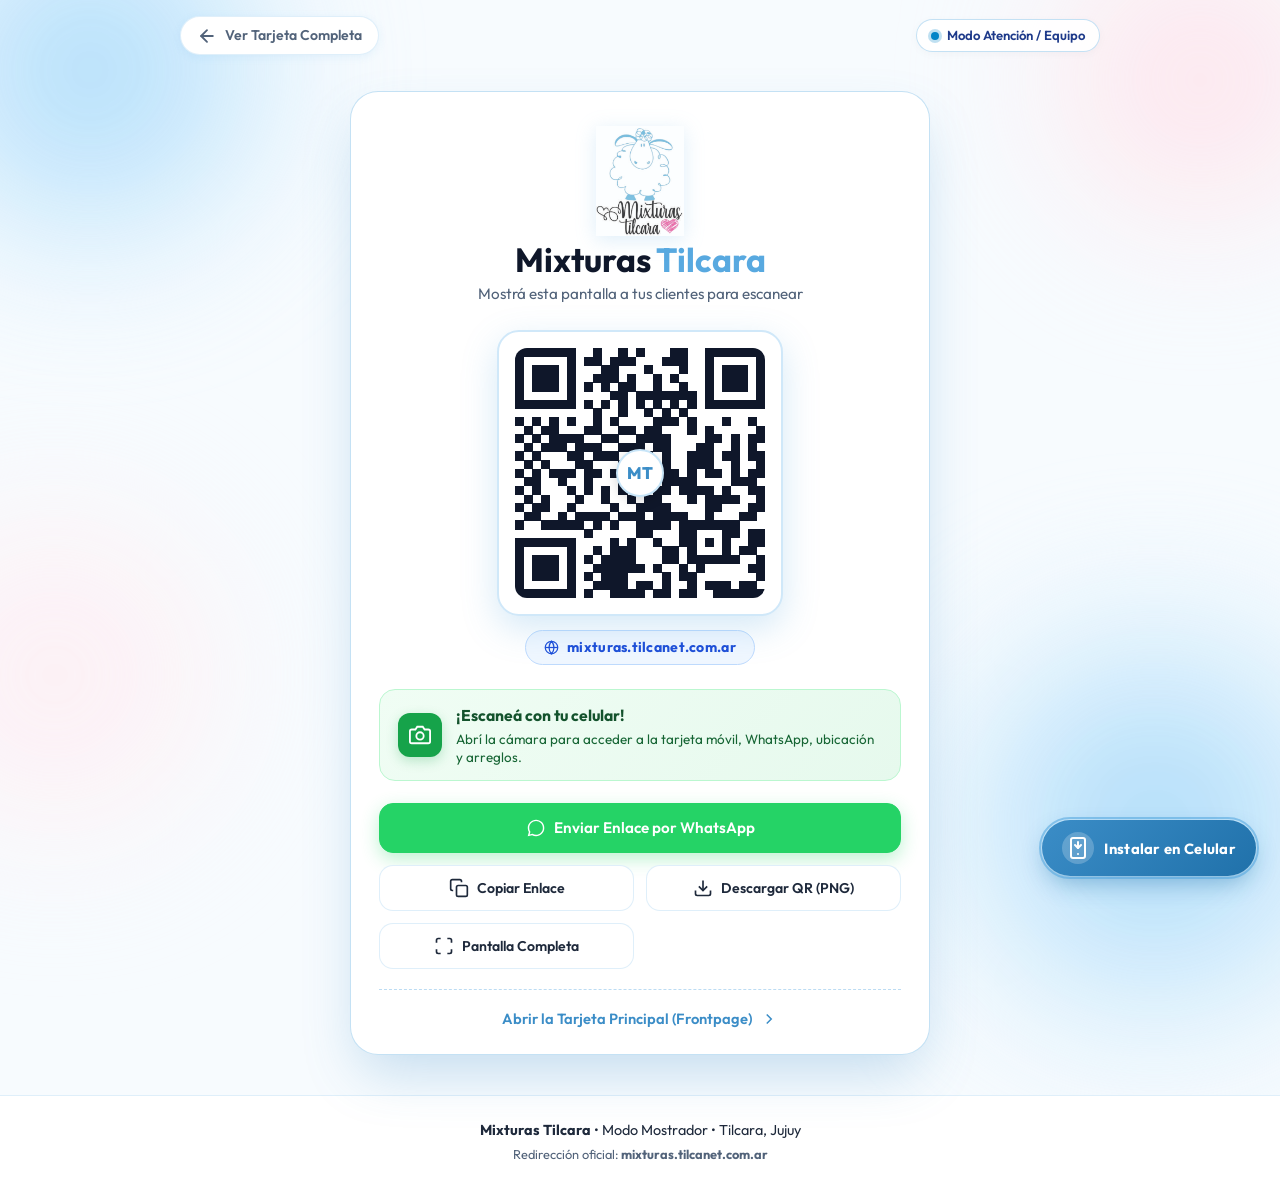
==== commit 7b319868: "Logo oficial logo_jesi.jpg integrado y pantalla trabajadores" ====
--- a/trabajadores.html
+++ b/trabajadores.html
@@ -49,25 +49,11 @@
     <main class="main-content staff-main">
         <div class="container staff-container">
             
-            <!-- TARJETA PRINCIPAL DEL TRABAJADOR / MOSTRADOR -->
             <section class="staff-display-card">
                 <div class="staff-card-header">
-                    <!-- Mascota Mixturas Tilcara -->
-                    <div class="staff-mascot">
-                        <svg class="sheep-svg" viewBox="0 0 200 210" fill="none" xmlns="http://www.w3.org/2000/svg" aria-label="Mixturas Tilcara">
-                            <ellipse cx="88" cy="190" rx="10" ry="6" fill="#78bfe8"/>
-                            <ellipse cx="112" cy="190" rx="10" ry="6" fill="#78bfe8"/>
-                            <path d="M70 65 C55 60, 40 75, 42 90 C30 95, 25 110, 32 125 C25 135, 28 152, 42 160 C48 175, 68 185, 85 180 C95 186, 110 186, 120 180 C135 185, 155 175, 160 160 C173 152, 175 135, 170 123 C178 110, 172 95, 160 90 C162 75, 148 60, 132 65 C122 55, 108 55, 100 58 C92 55, 78 55, 70 65 Z" stroke="#78bfe8" stroke-width="3" stroke-linecap="round" stroke-linejoin="round" fill="#ffffff"/>
-                            <path d="M48 105 Q58 115 50 125 Q45 135 55 145" stroke="#92cef0" stroke-width="2" stroke-linecap="round" fill="none"/>
-                            <path d="M152 105 Q142 115 150 125 Q155 135 145 145" stroke="#92cef0" stroke-width="2" stroke-linecap="round" fill="none"/>
-                            <path d="M68 68 C52 64, 45 74, 52 84 C60 84, 70 76, 73 73" stroke="#78bfe8" stroke-width="2.6" fill="#ffffff" stroke-linecap="round"/>
-                            <path d="M132 68 C148 64, 155 74, 148 84 C140 84, 130 76, 127 73" stroke="#78bfe8" stroke-width="2.6" fill="#ffffff" stroke-linecap="round"/>
-                            <path d="M78 72 C70 95, 76 120, 88 126 C96 130, 104 130, 112 126 C124 120, 130 95, 122 72 C115 62, 85 62, 78 72 Z" stroke="#78bfe8" stroke-width="2.8" fill="#ffffff"/>
-                            <ellipse cx="93" cy="88" rx="2" ry="3.5" fill="#78bfe8"/>
-                            <ellipse cx="107" cy="88" rx="2" ry="3.5" fill="#78bfe8"/>
-                            <path d="M96 112 Q100 115 104 112" stroke="#78bfe8" stroke-width="2" stroke-linecap="round" fill="none"/>
-                            <path d="M90 60 C86 52, 98 48, 100 55 C104 48, 115 52, 110 60 C116 64, 112 72, 104 69 C96 72, 90 65, 90 60 Z" stroke="#78bfe8" stroke-width="2.5" fill="#ffffff"/>
-                        </svg>
+                    <!-- Logo Oficial Mixturas Tilcara -->
+                    <div class="staff-logo-wrapper">
+                        <img src="logo_jesi.jpg" alt="Logo Mixturas Tilcara" class="staff-logo-img">
                     </div>
 
                     <div class="staff-title-group">
--- a/style.css
+++ b/style.css
@@ -339,17 +339,20 @@
     align-items: center;
 }
 
-.mascot-wrapper {
-    width: 120px;
-    height: 125px;
-    margin-bottom: 2px;
-    filter: drop-shadow(0 6px 12px rgba(88, 169, 224, 0.2));
-}
-
-.sheep-svg {
-    width: 100%;
-    height: 100%;
+.card-logo-wrapper {
+    width: 220px;
+    height: 235px;
+    display: flex;
+    align-items: center;
+    justify-content: center;
+    margin-bottom: 4px;
+}
+
+.card-logo-img {
+    max-width: 100%;
+    max-height: 100%;
     object-fit: contain;
+    display: block;
 }
 
 .logo-text-group {
@@ -1401,9 +1404,9 @@
         height: 26px;
     }
 
-    .mascot-wrapper {
-        width: 100px;
-        height: 105px;
+    .card-logo-wrapper {
+        width: 180px;
+        height: 195px;
     }
 
     .back-body {
@@ -1488,6 +1491,11 @@
         height: 275px;
     }
 
+    .card-logo-wrapper {
+        width: 160px;
+        height: 175px;
+    }
+
     .back-body {
         grid-template-columns: 105px 1fr;
         gap: 12px;
--- a/trabajadores.css
+++ b/trabajadores.css
@@ -95,11 +95,21 @@
     margin-bottom: 24px;
 }
 
-.staff-mascot {
-    width: 85px;
-    height: 90px;
+.staff-logo-wrapper {
+    width: 100px;
+    height: 110px;
     margin-bottom: 6px;
+    display: flex;
+    align-items: center;
+    justify-content: center;
     filter: drop-shadow(0 4px 10px rgba(88, 169, 224, 0.2));
+}
+
+.staff-logo-img {
+    max-width: 100%;
+    max-height: 100%;
+    object-fit: contain;
+    display: block;
 }
 
 .staff-brand-title {
